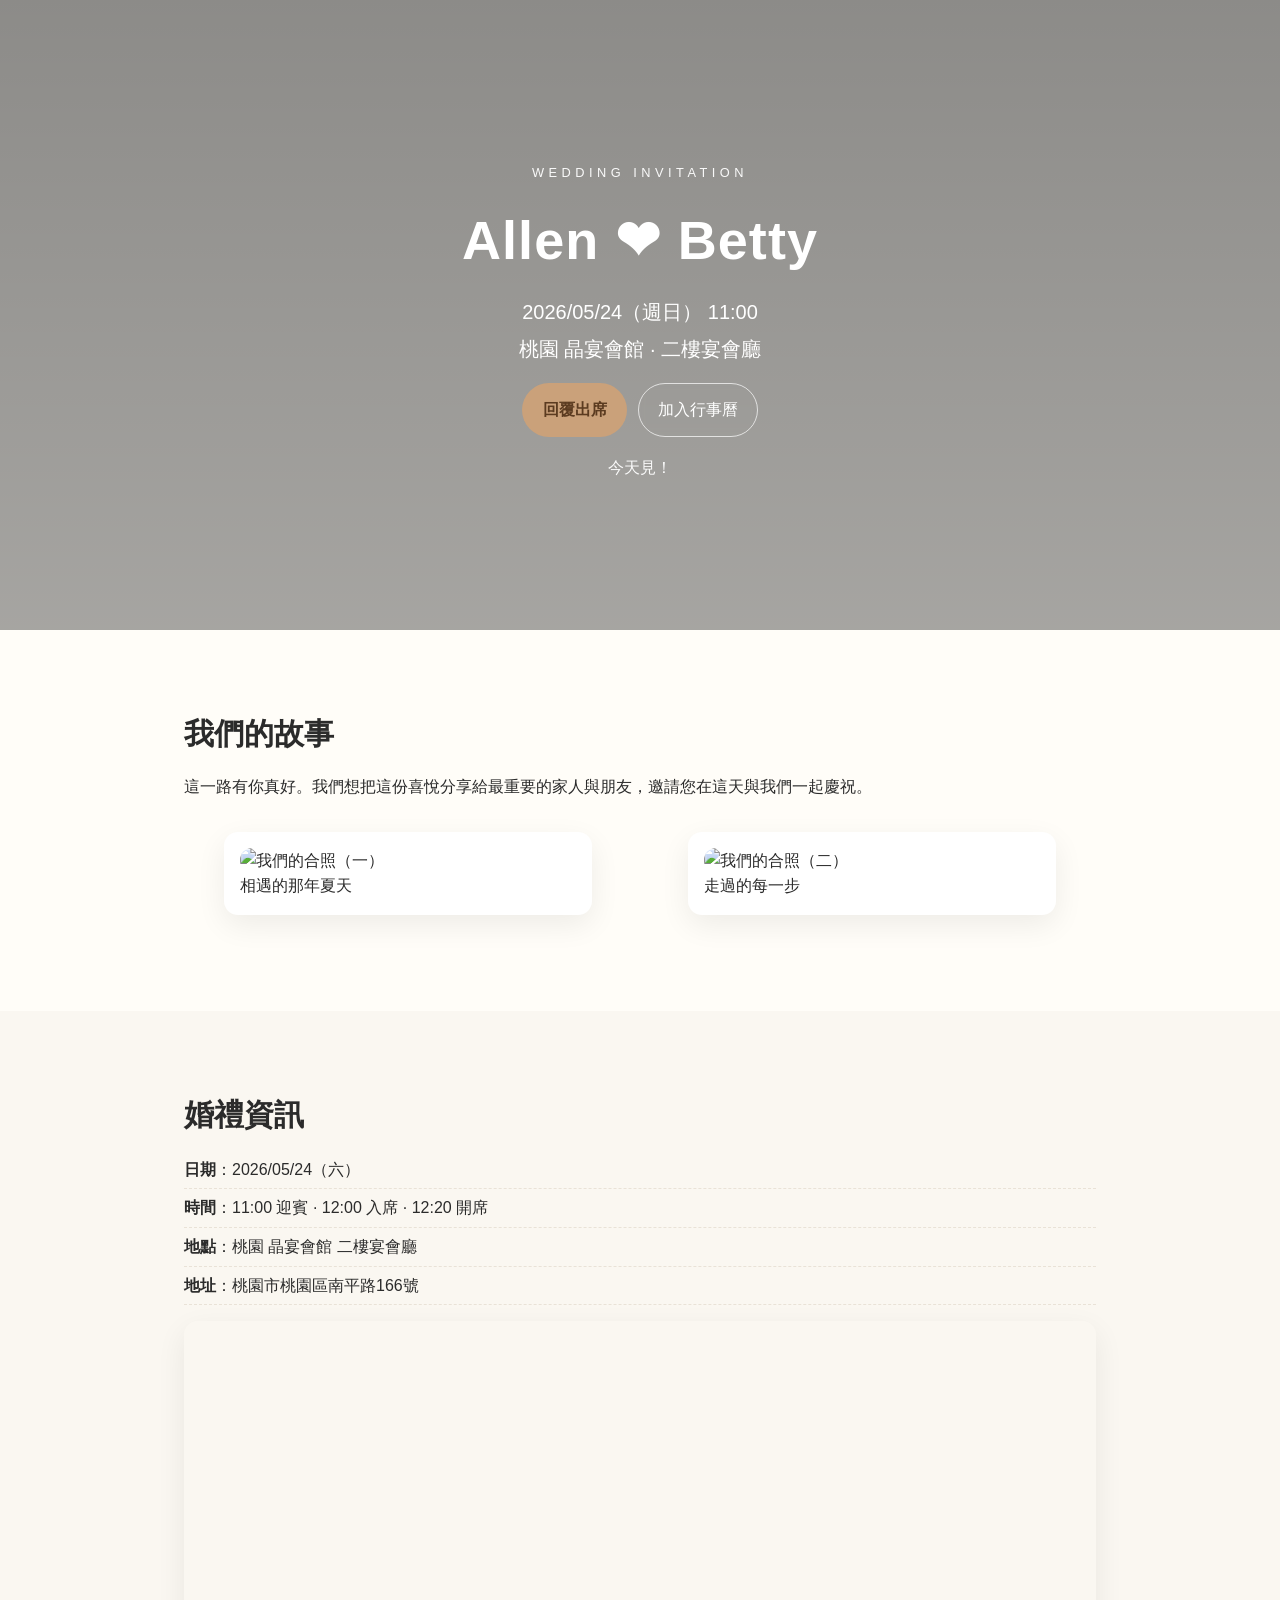
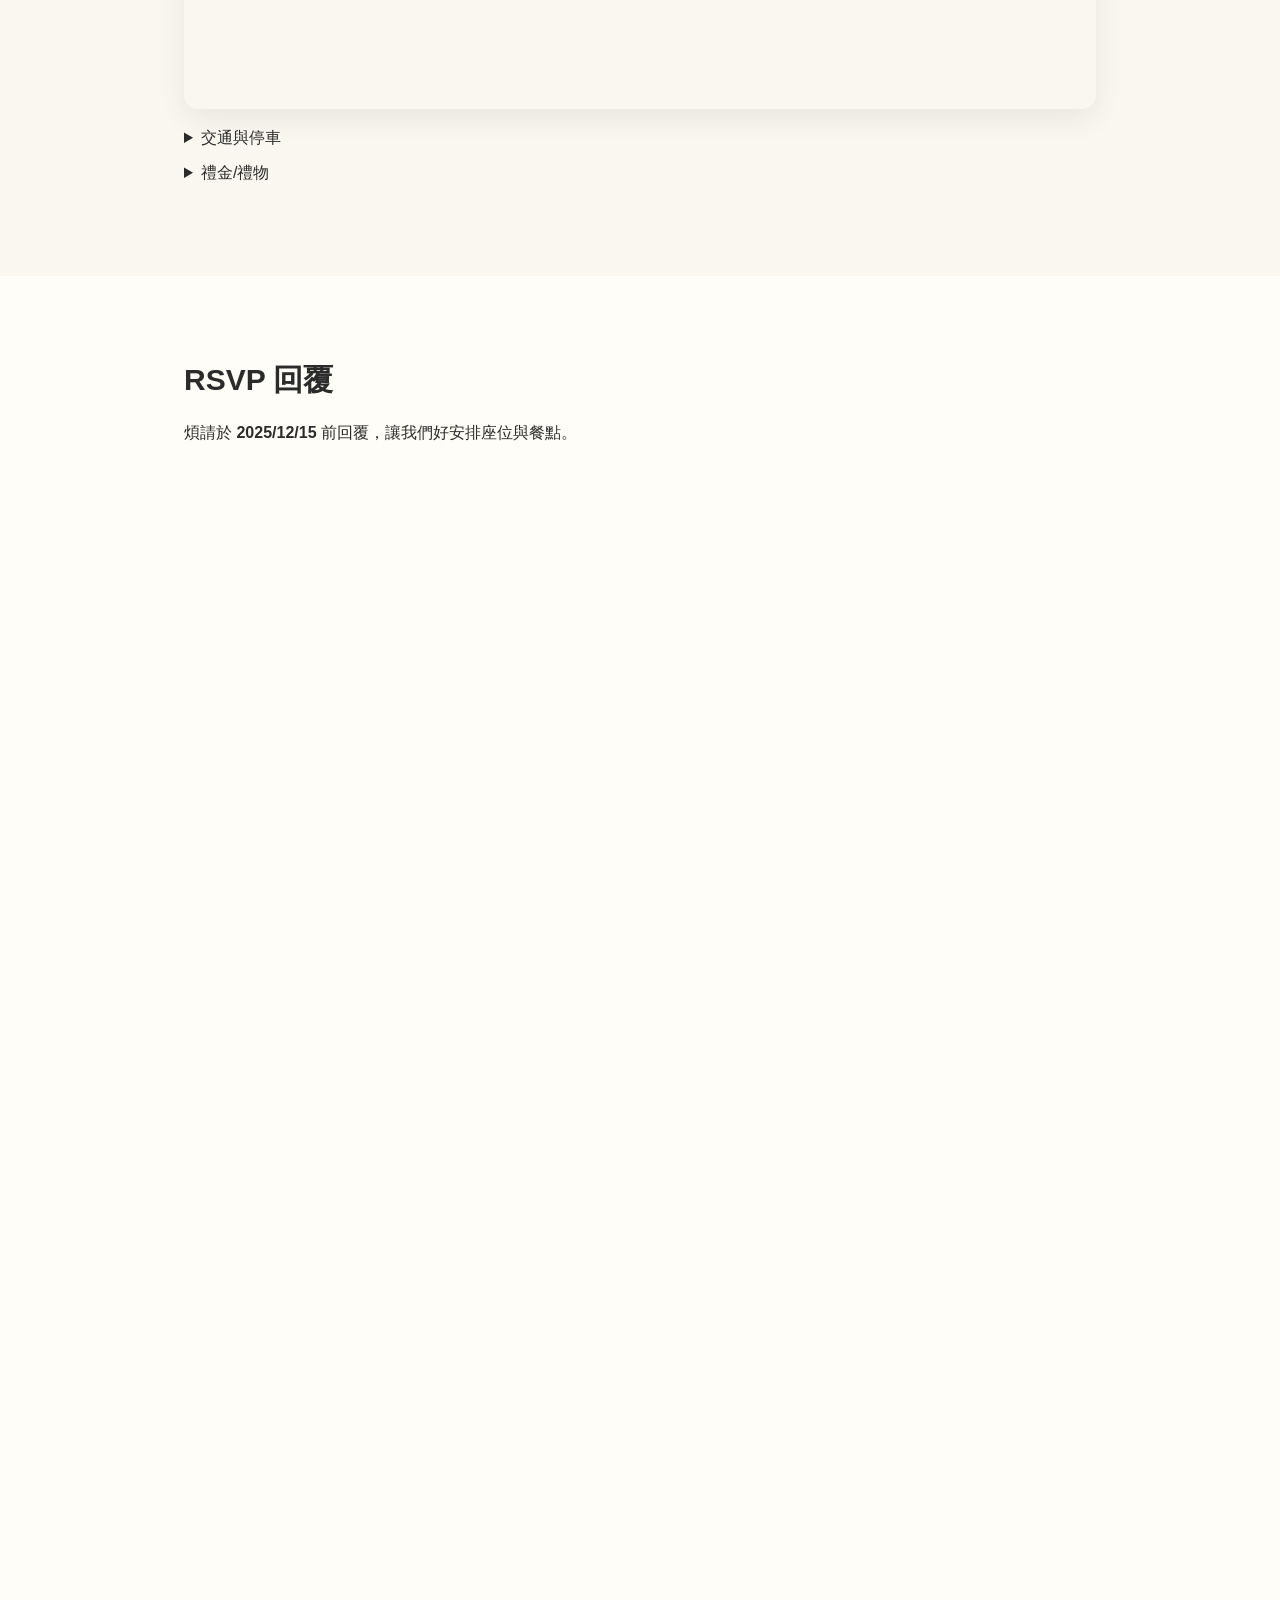
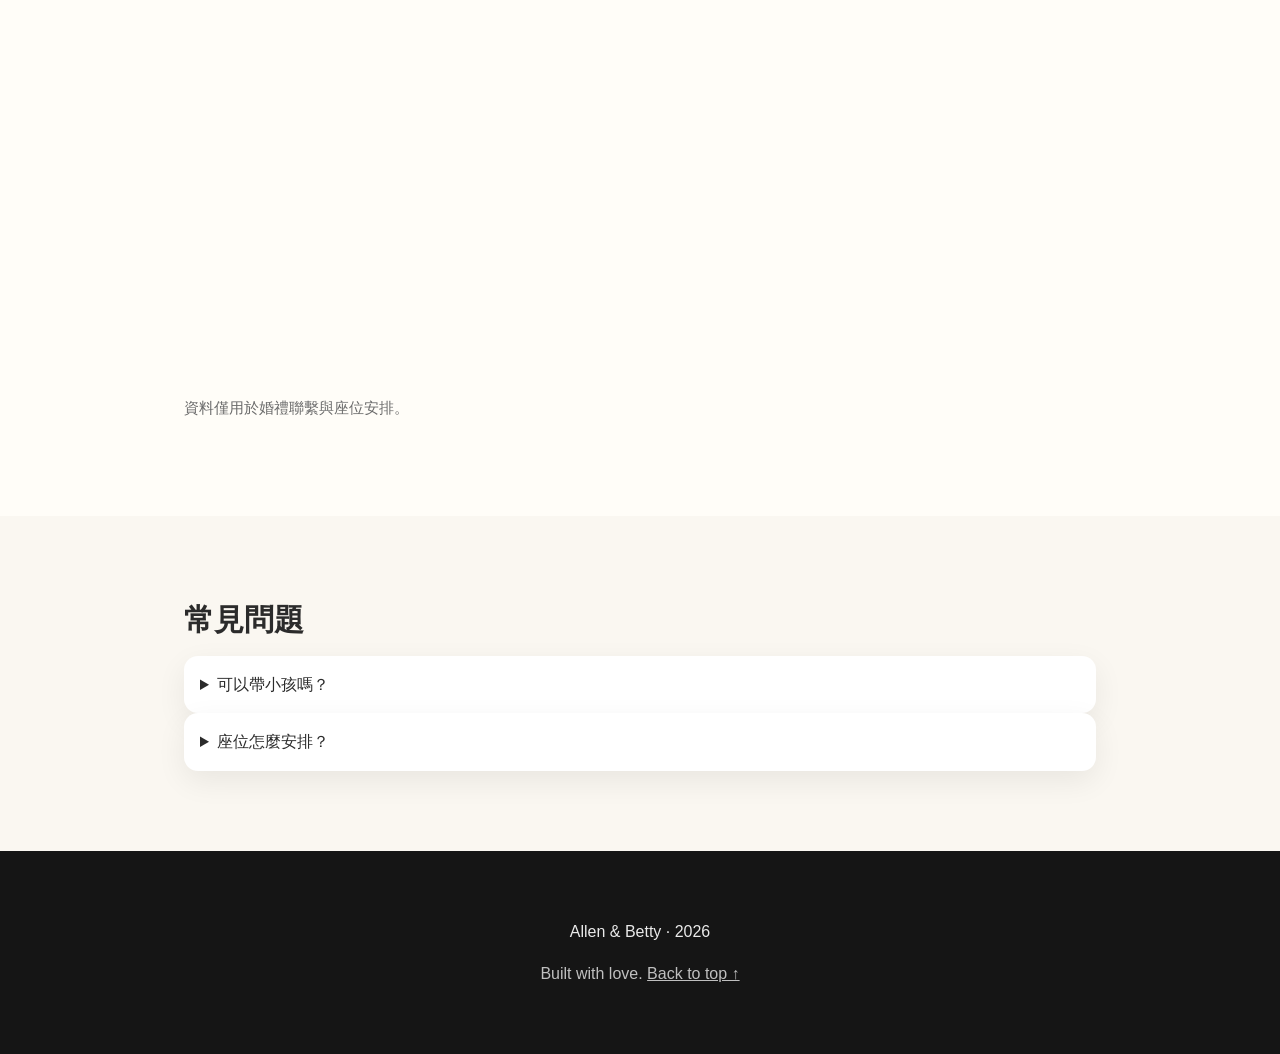
==== version1/index.html @ 0732b06e "update draft" ====
<!DOCTYPE html>
<html lang="zh-Hant">
<head>
  <meta charset="utf-8" />
  <meta name="viewport" content="width=device-width, initial-scale=1" />
  <title>我們要結婚了｜Allen & Betty</title>

  <!-- SEO & Social -->
  <meta name="description" content="邀請您和我們一起見證這一天。" />
  <meta property="og:title" content="我們要結婚了｜Allen & Betty" />
  <meta property="og:description" content="邀請您和我們一起見證這一天。" />
  <meta property="og:type" content="website" />
  <meta property="og:image" content="assets/img/IMG_9073.JPG" />
  <meta name="twitter:card" content="summary_large_image" />

  <link rel="icon" href="assets/img/IMG_9073.JPG" />
  <link rel="stylesheet" href="styles.css" />
</head>
<body>
  <header class="hero" role="banner">
    <div class="hero__overlay"></div>
    <div class="container hero__content">
      <p class="eyebrow">Wedding Invitation</p>
      <h1 class="title">Allen <span aria-hidden="true">❤</span> <span class="partner">Betty</span></h1>
      <p class="subtitle" id="dateDisplay">2026/05/24（六）11:00</p>
      <p class="subtitle">桃園 晶宴會館 · 二樓宴會廳</p>
      <div class="cta">
        <a class="btn primary" href="#rsvp" aria-describedby="rsvpDesc">回覆出席</a>
        <a class="btn" href="assets/invite.ics" download>加入行事曆</a>
      </div>
      <p id="rsvpDesc" class="visually-hidden">滾動到 RSVP 區塊填寫出席資訊</p>
      <div class="countdown" id="countdown" aria-live="polite"></div>
    </div>
  </header>

  <main id="main">
    <section class="section" id="story" aria-labelledby="storyTitle">
      <div class="container">
        <h2 id="storyTitle">我們的故事</h2>
        <p>
          這一路有你真好。我們想把這份喜悅分享給最重要的家人與朋友，邀請您在這天與我們一起慶祝。
        </p>
        <div class="grid two">
          <figure class="card">
            <img src="assets/img/IMG_9073.JPG" alt="我們的合照（一）" />
            <figcaption>相遇的那年夏天</figcaption>
          </figure>
          <figure class="card">
            <img src="assets/img/IMG_9073.JPG" alt="我們的合照（二）" />
            <figcaption>走過的每一步</figcaption>
          </figure>
        </div>
      </div>
    </section>

    <section class="section alt" id="details" aria-labelledby="detailsTitle">
      <div class="container">
        <h2 id="detailsTitle">婚禮資訊</h2>
        <ul class="list">
          <li><strong>日期</strong>：2026/05/24（六）</li>
          <li><strong>時間</strong>：11:00 迎賓 · 12:00 入席 · 12:20 開席</li>
          <li><strong>地點</strong>：桃園 晶宴會館 二樓宴會廳</li>
          <li><strong>地址</strong>：桃園市桃園區南平路166號</li>
	  <!-- <li><strong>Dress code</strong>：溫柔米白/淺卡其（可自由發揮）</li> -->
        </ul>

        <div class="map-wrap">
          <!-- 將下方的 q 參數換成實際地址或地標 -->
          <iframe
            title="會場地圖"
            loading="lazy"
            referrerpolicy="no-referrer-when-downgrade"
            src="https://www.google.com/maps?q=晶宴會館-桃園館&output=embed">
          </iframe>
        </div>

        <div class="tips">
          <details>
            <summary>交通與停車</summary>
            <p>捷運 ○○站 2 號出口步行 5 分鐘。飯店備有特約停車，出示喜帖可折抵。</p>
          </details>
          <details>
            <summary>禮金/禮物</summary>
            <p>您的到來就是最好的祝福。如果想送禮，歡迎以卡片或小物代替。</p>
          </details>
        </div>
      </div>
    </section>

    <section class="section" id="rsvp" aria-labelledby="rsvpTitle">
      <div class="container">
        <h2 id="rsvpTitle">RSVP 回覆</h2>
        <p>煩請於 <strong>2025/12/15</strong> 前回覆，讓我們好安排座位與餐點。</p>

	<iframe src="https://docs.google.com/forms/d/e/1FAIpQLScWCIwZW7IWYH_JNmB_xrjLhef8xCqFZXv-QHmnH0jAgdablw/viewform?embedded=true" width="640" height="1512" frameborder="0" marginheight="0" marginwidth="0">載入中…</iframe>
        <!-- 方案 B：若不用 Netlify，可把按鈕改連到 Google 表單 -->
        <p class="alt-form-tip">
        	資料僅用於婚禮聯繫與座位安排。 
        </p>
      </div>
    </section>

    <section class="section alt" id="qa" aria-labelledby="qaTitle">
      <div class="container">
        <h2 id="qaTitle">常見問題</h2>
        <details class="card">
          <summary>可以帶小孩嗎？</summary>
          <p>當然歡迎！若需兒童座椅或餐具，請在備註告訴我們。</p>
        </details>
        <details class="card">
          <summary>座位怎麼安排？</summary>
          <p>我們會依家人、朋友與同事分區安排，盡量讓大家坐得舒適好聊。</p>
        </details>
      </div>
    </section>
  </main>

  <footer class="footer">
    <div class="container">
      <p>Allen & Betty · 2026</p>
      <p class="small">Built with love. <a href="#main">Back to top ↑</a></p>
    </div>
  </footer>

  <script>
    // === 配置：改成你的日期時間（桃園時區） ===
    const EVENT_ISO = "2026-05-24T11:00:00+08:00";
  </script>
  <script src="app.js"></script>
</body>
</html>
---- version1/styles.css ----
/* Minimal, classy styles with system fonts */
:root{
  --bg: #fffdf8;
  --ink: #2b2b2b;
  --muted: #6b6b6b;
  --brand: #caa17a;
  --brand-ink: #5b3b20;
  --card: #ffffff;
  --alt: #faf7f1;
  --radius: 14px;
  --shadow: 0 10px 30px rgba(0,0,0,.07);
}
*{box-sizing:border-box}
html,body{margin:0;padding:0;background:var(--bg);color:var(--ink);font-family:-apple-system,BlinkMacSystemFont,Segoe UI,Roboto,Helvetica,Arial,Apple Color Emoji,Segoe UI Emoji;line-height:1.6}
img{max-width:100%;display:block;border-radius:12px}
.container{max-width:960px;margin:0 auto;padding:24px}

.hero{position:relative;min-height:70vh;display:flex;align-items:center;justify-content:center;background:url('assets/img/cover.jpg') center/cover no-repeat;color:#fff;text-align:center}
.hero__overlay{position:absolute;inset:0;background:linear-gradient(to bottom, rgba(0,0,0,.45), rgba(0,0,0,.35))}
.hero__content{position:relative;z-index:1}
.title{font-size:clamp(32px,6vw,54px);letter-spacing:.02em;margin:.25em 0}
.subtitle{margin:.25em 0;font-size:clamp(16px,2.5vw,20px)}
.eyebrow{letter-spacing:.35em;text-transform:uppercase;font-size:.8rem;opacity:.95}
.partner{white-space:nowrap}
.cta{display:flex;gap:12px;justify-content:center;margin-top:18px;flex-wrap:wrap}
.btn{display:inline-block;padding:.8em 1.2em;border-radius:999px;border:1px solid rgba(255,255,255,.7);backdrop-filter: blur(3px);text-decoration:none;color:#fff}
.btn.primary{background:var(--brand);border-color:transparent;color:var(--brand-ink);font-weight:600}
.countdown{margin-top:18px;font-variant-numeric:tabular-nums;opacity:.95}

.section{padding:56px 0;background:var(--bg)}
.section.alt{background:var(--alt)}
h2{font-size:clamp(22px,3.5vw,30px);margin:0 0 12px}
.list{list-style:none;padding:0;margin:0 0 16px}
.list li{padding:6px 0;border-bottom:1px dashed #e9e2d7}
.card{background:var(--card);border-radius:var(--radius);box-shadow:var(--shadow);padding:16px}
.grid.two{display:grid;grid-template-columns:1fr;gap:16px}
@media(min-width:720px){.grid.two{grid-template-columns:1fr 1fr}}

.map-wrap{margin:16px 0;border-radius:var(--radius);overflow:hidden;box-shadow:var(--shadow)}
.map-wrap iframe{width:100%;height:380px;border:0}

.tips details{margin:10px 0}
.form{display:grid;gap:12px;margin-top:8px}
.field{display:grid;gap:6px}
input,select,textarea{padding:.7em .9em;border-radius:10px;border:1px solid #e6dccf;background:#fff;font:inherit}
input:focus,select:focus,textarea:focus{outline:3px solid #ecd9c1;border-color:#caa17a}
.form__note{color:var(--muted);font-size:.9rem}
.alt-form-tip{color:var(--muted);font-size:.95rem}

.footer{padding:28px 0;background:#151515;color:#eaeaea;text-align:center}
.footer a{color:#eaeaea}
.small{opacity:.8}

.visually-hidden{position:absolute!important;height:1px;width:1px;overflow:hidden;clip:rect(1px,1px,1px,1px);white-space:nowrap}
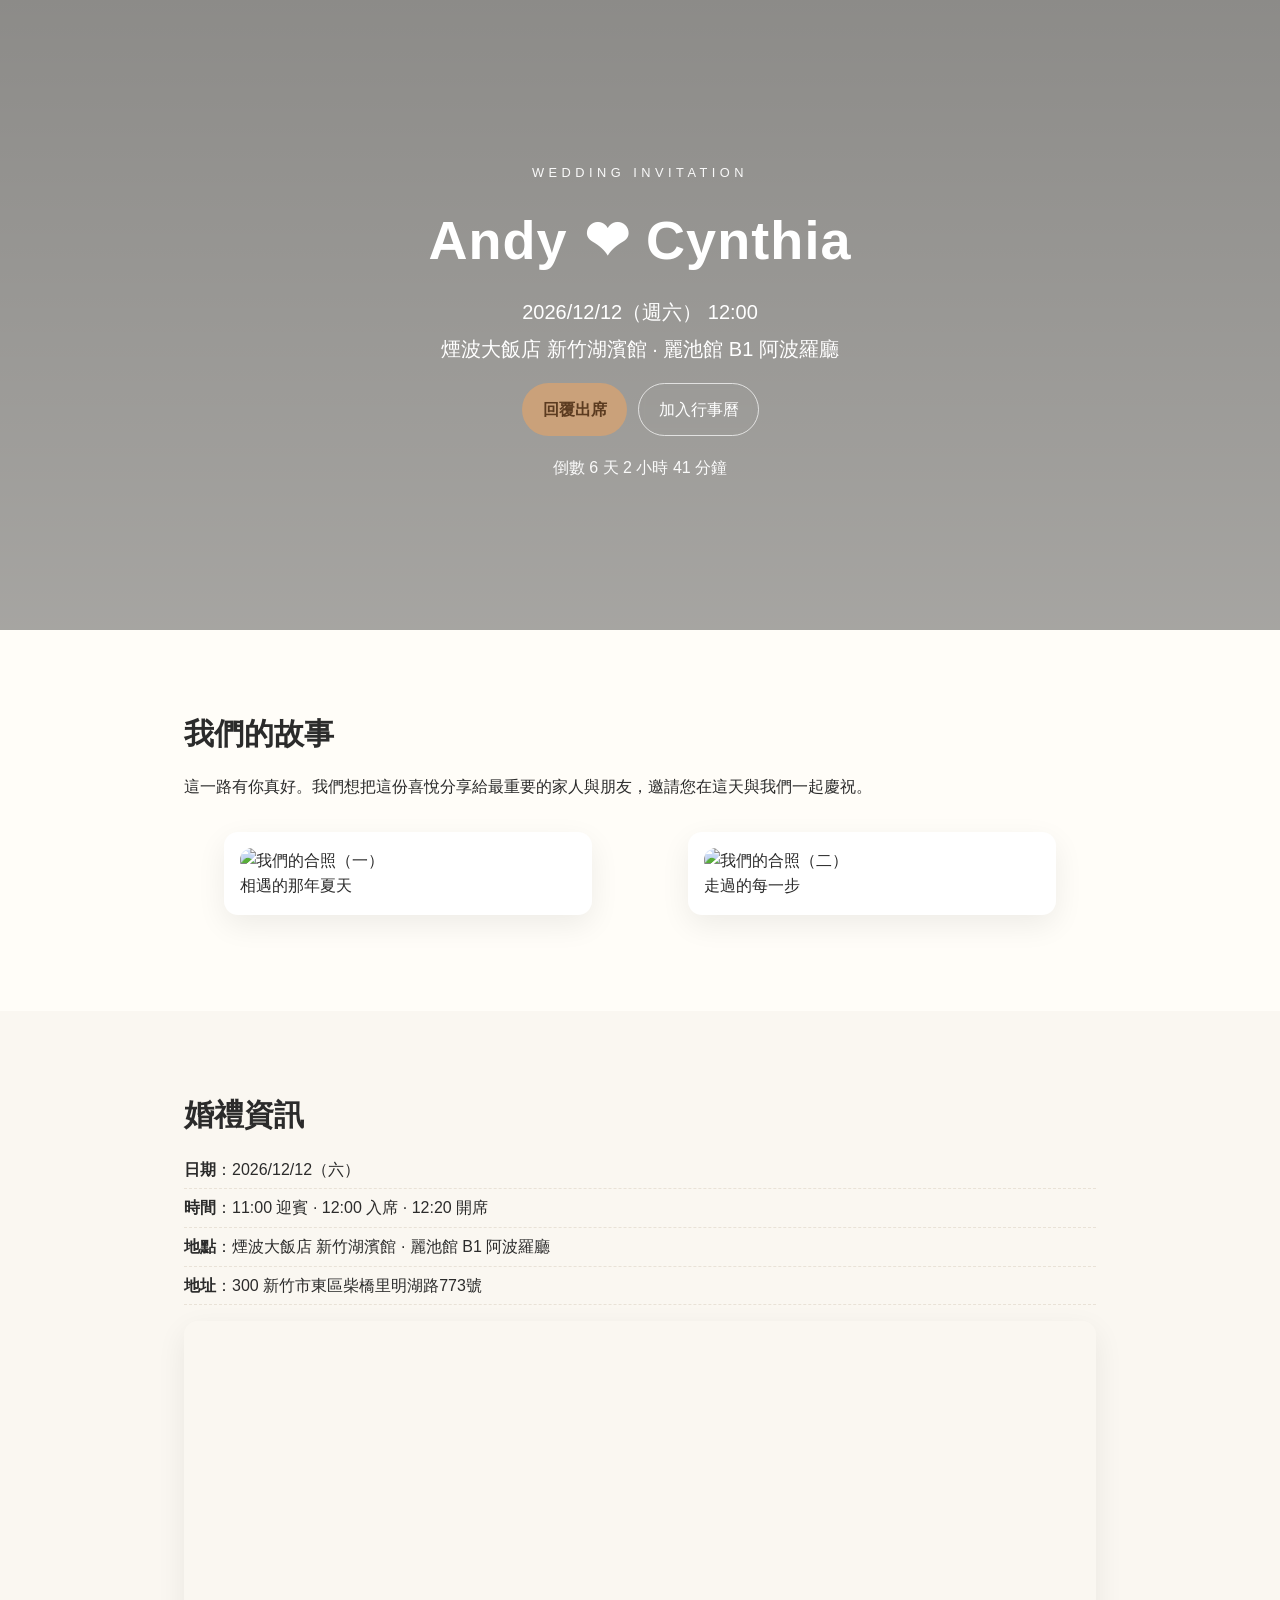
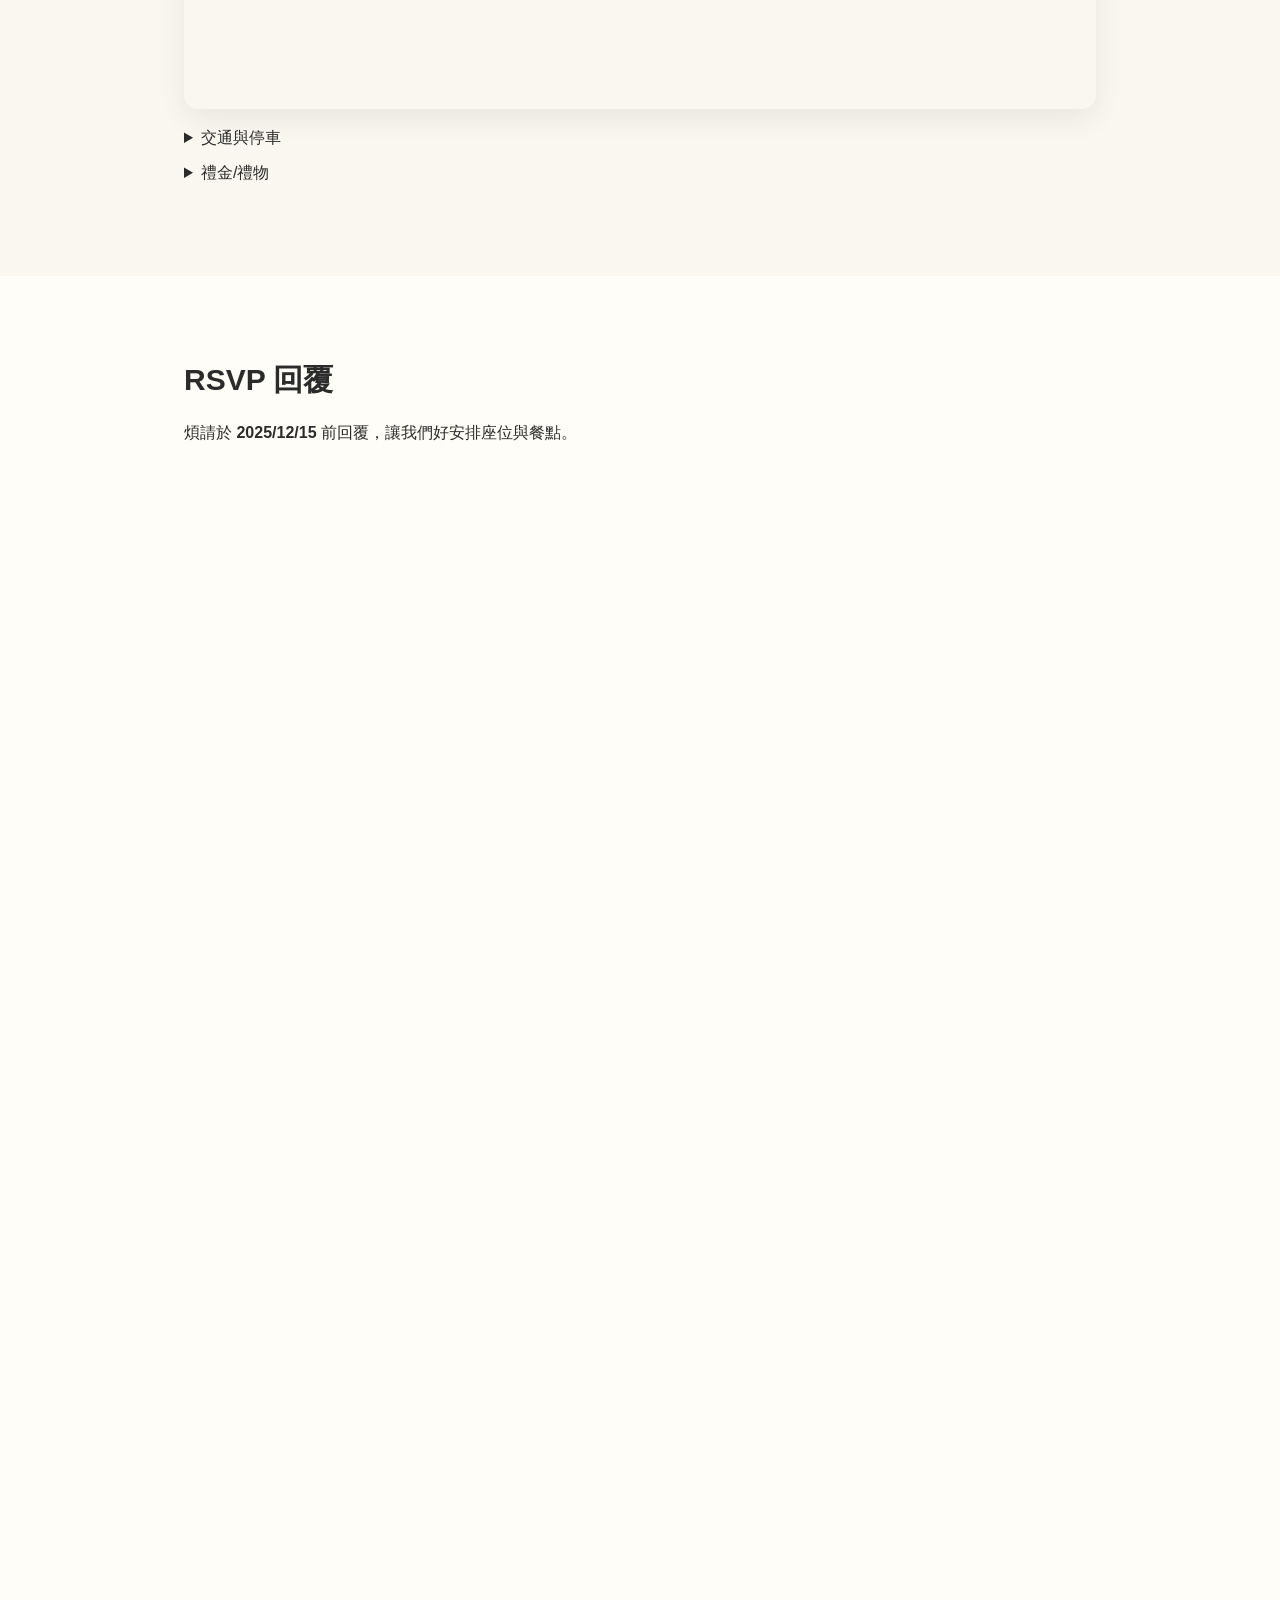
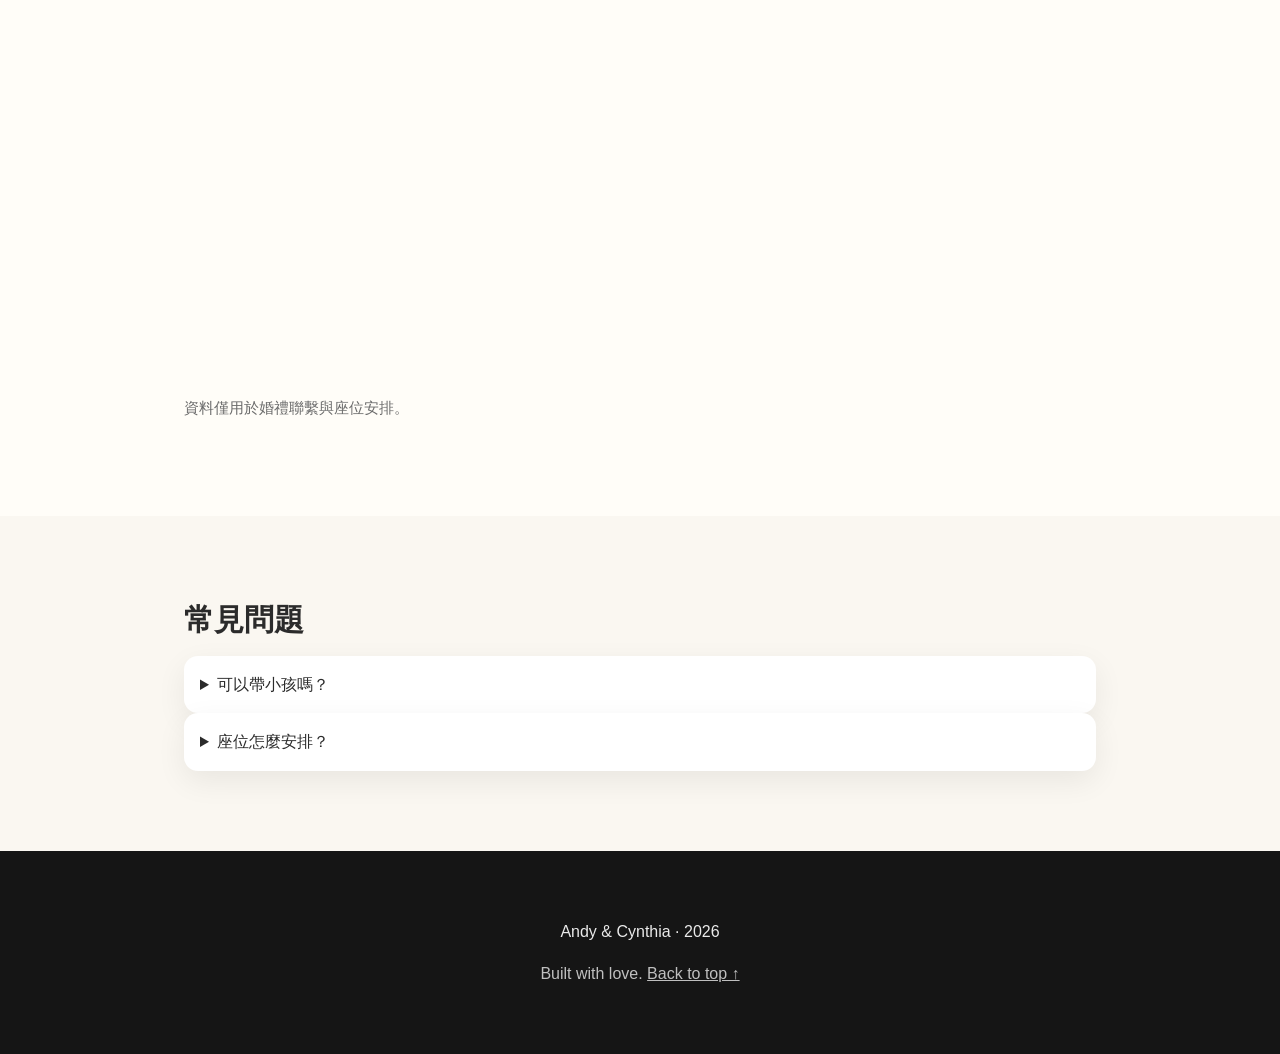
==== commit 535e7729: "draft" ====
--- a/version1/index.html
+++ b/version1/index.html
@@ -1,13 +1,14 @@
 <!DOCTYPE html>
 <html lang="zh-Hant">
+
 <head>
   <meta charset="utf-8" />
   <meta name="viewport" content="width=device-width, initial-scale=1" />
-  <title>我們要結婚了｜Allen & Betty</title>
+  <title>我們要結婚了｜Andy & Cynthia</title>
 
   <!-- SEO & Social -->
   <meta name="description" content="邀請您和我們一起見證這一天。" />
-  <meta property="og:title" content="我們要結婚了｜Allen & Betty" />
+  <meta property="og:title" content="我們要結婚了｜Andy & Cynthia" />
   <meta property="og:description" content="邀請您和我們一起見證這一天。" />
   <meta property="og:type" content="website" />
   <meta property="og:image" content="assets/img/IMG_9073.JPG" />
@@ -16,14 +17,15 @@
   <link rel="icon" href="assets/img/IMG_9073.JPG" />
   <link rel="stylesheet" href="styles.css" />
 </head>
+
 <body>
   <header class="hero" role="banner">
     <div class="hero__overlay"></div>
     <div class="container hero__content">
       <p class="eyebrow">Wedding Invitation</p>
-      <h1 class="title">Allen <span aria-hidden="true">❤</span> <span class="partner">Betty</span></h1>
-      <p class="subtitle" id="dateDisplay">2026/05/24（六）11:00</p>
-      <p class="subtitle">桃園 晶宴會館 · 二樓宴會廳</p>
+      <h1 class="title">Andy <span aria-hidden="true">❤</span> <span class="partner">Cynthia</span></h1>
+      <p class="subtitle" id="dateDisplay">2026/12/12（五）11:00</p>
+      <p class="subtitle">煙波大飯店 新竹湖濱館 · 麗池館 B1 阿波羅廳</p>
       <div class="cta">
         <a class="btn primary" href="#rsvp" aria-describedby="rsvpDesc">回覆出席</a>
         <a class="btn" href="assets/invite.ics" download>加入行事曆</a>
@@ -57,20 +59,17 @@
       <div class="container">
         <h2 id="detailsTitle">婚禮資訊</h2>
         <ul class="list">
-          <li><strong>日期</strong>：2026/05/24（六）</li>
+          <li><strong>日期</strong>：2026/12/12（六）</li>
           <li><strong>時間</strong>：11:00 迎賓 · 12:00 入席 · 12:20 開席</li>
-          <li><strong>地點</strong>：桃園 晶宴會館 二樓宴會廳</li>
-          <li><strong>地址</strong>：桃園市桃園區南平路166號</li>
-	  <!-- <li><strong>Dress code</strong>：溫柔米白/淺卡其（可自由發揮）</li> -->
+          <li><strong>地點</strong>：煙波大飯店 新竹湖濱館 · 麗池館 B1 阿波羅廳</li>
+          <li><strong>地址</strong>：300 新竹市東區柴橋里明湖路773號</li>
+          <!-- <li><strong>Dress code</strong>：溫柔米白/淺卡其（可自由發揮）</li> -->
         </ul>
 
         <div class="map-wrap">
           <!-- 將下方的 q 參數換成實際地址或地標 -->
-          <iframe
-            title="會場地圖"
-            loading="lazy"
-            referrerpolicy="no-referrer-when-downgrade"
-            src="https://www.google.com/maps?q=晶宴會館-桃園館&output=embed">
+          <iframe title="會場地圖" loading="lazy" referrerpolicy="no-referrer-when-downgrade"
+            src="https://www.google.com/maps?q=煙波大飯店+新竹湖濱館&output=embed">
           </iframe>
         </div>
 
@@ -92,10 +91,12 @@
         <h2 id="rsvpTitle">RSVP 回覆</h2>
         <p>煩請於 <strong>2025/12/15</strong> 前回覆，讓我們好安排座位與餐點。</p>
 
-	<iframe src="https://docs.google.com/forms/d/e/1FAIpQLScWCIwZW7IWYH_JNmB_xrjLhef8xCqFZXv-QHmnH0jAgdablw/viewform?embedded=true" width="640" height="1512" frameborder="0" marginheight="0" marginwidth="0">載入中…</iframe>
+        <iframe
+          src="https://docs.google.com/forms/d/e/1FAIpQLSenBRFMuMfjHJEDV7Rl6i0mxKPBLLQFGPKQzzTdcGikgU7oQA/viewform?embedded=true"
+          width="640" height="1512" frameborder="0" marginheight="0" marginwidth="0">載入中…</iframe>
         <!-- 方案 B：若不用 Netlify，可把按鈕改連到 Google 表單 -->
         <p class="alt-form-tip">
-        	資料僅用於婚禮聯繫與座位安排。 
+          資料僅用於婚禮聯繫與座位安排。
         </p>
       </div>
     </section>
@@ -117,15 +118,16 @@
 
   <footer class="footer">
     <div class="container">
-      <p>Allen & Betty · 2026</p>
+      <p>Andy & Cynthia · 2026</p>
       <p class="small">Built with love. <a href="#main">Back to top ↑</a></p>
     </div>
   </footer>
 
   <script>
     // === 配置：改成你的日期時間（桃園時區） ===
-    const EVENT_ISO = "2026-05-24T11:00:00+08:00";
+    const EVENT_ISO = "2026-12-12T12:00:00+08:00";
   </script>
   <script src="app.js"></script>
 </body>
-</html>
+
+</html>
